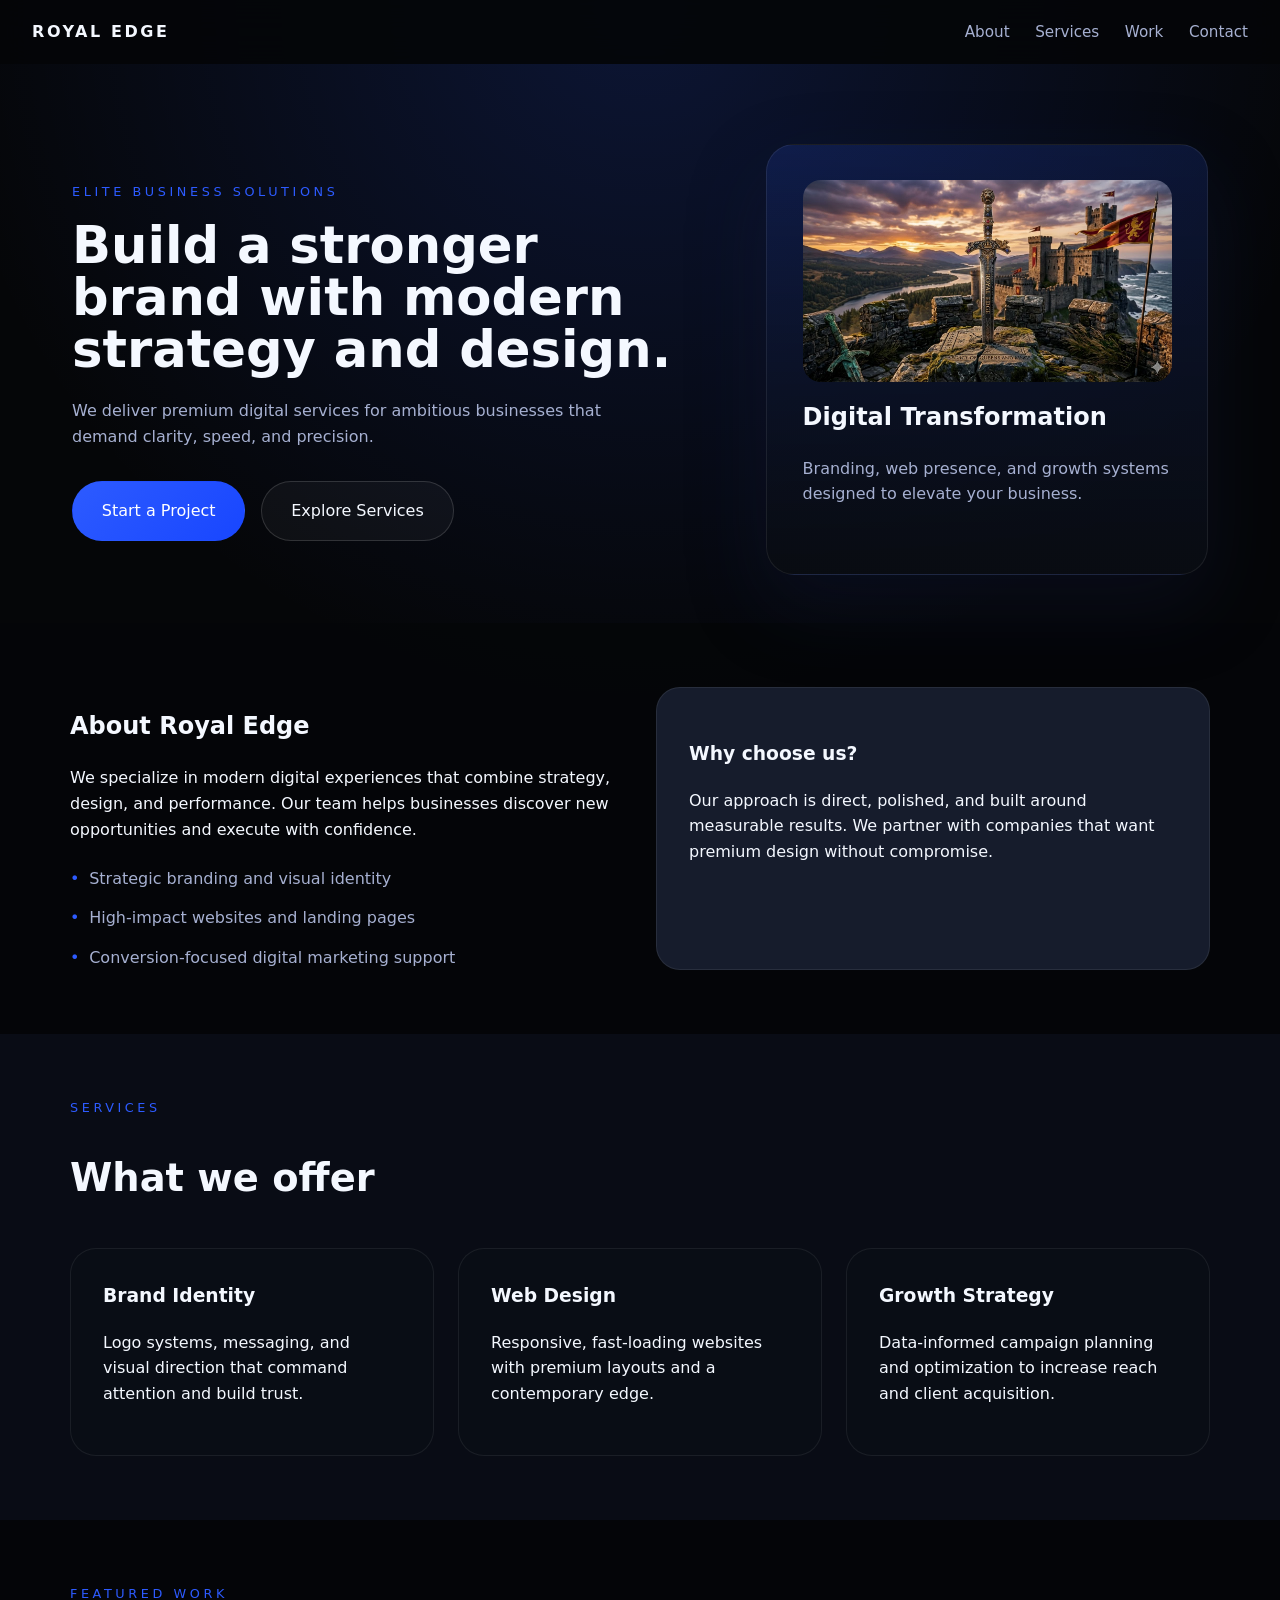
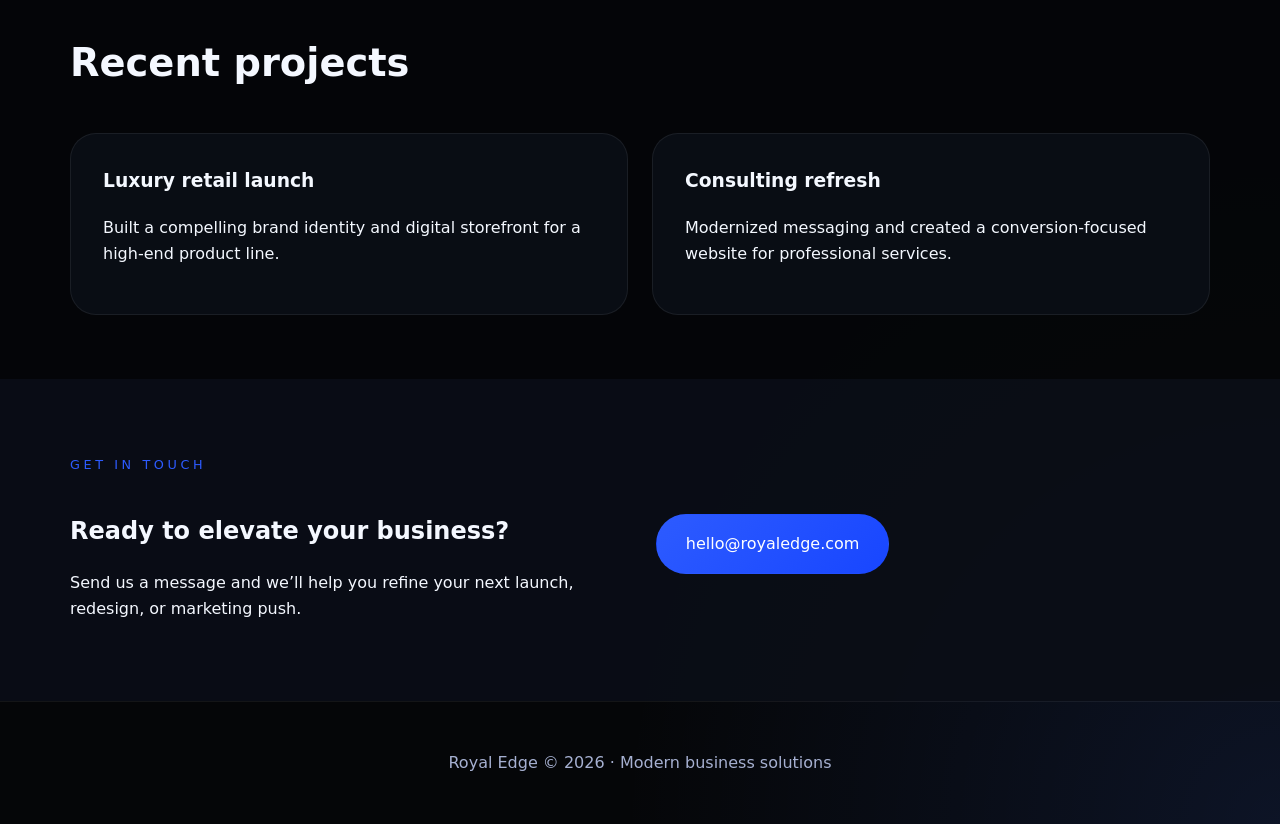
==== index.html @ 13c04197 "V2.0" ====
<!DOCTYPE html>
<html lang="en">
<head>
  <meta charset="UTF-8" />
  <meta name="viewport" content="width=device-width, initial-scale=1.0" />
  <title>Royal Edge Business</title>
  <link rel="stylesheet" href="styles.css" />
</head>
<body>
  <header class="site-header">
    <div class="logo">Royal Edge</div>
    <nav class="nav-links">
      <a href="#about">About</a>
      <a href="#services">Services</a>
      <a href="#work">Work</a>
      <a href="#contact">Contact</a>
    </nav>
  </header>

  <main>
    <section class="hero">
      <div class="hero-copy">
        <span class="eyebrow">Elite business solutions</span>
        <h1>Build a stronger brand with modern strategy and design.</h1>
        <p>We deliver premium digital services for ambitious businesses that demand clarity, speed, and precision.</p>
        <div class="hero-actions">
          <a class="btn btn-primary" href="#contact">Start a Project</a>
          <a class="btn btn-secondary" href="#services">Explore Services</a>
        </div>
      </div>
      <div class="hero-panel">
        <div class="panel-card">
          <img src="royal%20edge.jfif" alt="Royal Edge" class="panel-image" />
          <h2>Digital Transformation</h2>
          <p>Branding, web presence, and growth systems designed to elevate your business.</p>
        </div>
      </div>
    </section>

    <section id="about" class="section section-dark">
      <div class="container grid-two">
        <div>
          <h2>About Royal Edge</h2>
          <p>We specialize in modern digital experiences that combine strategy, design, and performance. Our team helps businesses discover new opportunities and execute with confidence.</p>
          <ul class="feature-list">
            <li>Strategic branding and visual identity</li>
            <li>High-impact websites and landing pages</li>
            <li>Conversion-focused digital marketing support</li>
          </ul>
        </div>
        <div class="feature-box">
          <h3>Why choose us?</h3>
          <p>Our approach is direct, polished, and built around measurable results. We partner with companies that want premium design without compromise.</p>
        </div>
      </div>
    </section>

    <section id="services" class="section section-light">
      <div class="container">
        <div class="section-header">
          <span class="eyebrow">Services</span>
          <h2>What we offer</h2>
        </div>
        <div class="card-grid">
          <article class="service-card">
            <h3>Brand Identity</h3>
            <p>Logo systems, messaging, and visual direction that command attention and build trust.</p>
          </article>
          <article class="service-card">
            <h3>Web Design</h3>
            <p>Responsive, fast-loading websites with premium layouts and a contemporary edge.</p>
          </article>
          <article class="service-card">
            <h3>Growth Strategy</h3>
            <p>Data-informed campaign planning and optimization to increase reach and client acquisition.</p>
          </article>
        </div>
      </div>
    </section>

    <section id="work" class="section section-dark">
      <div class="container">
        <div class="section-header">
          <span class="eyebrow">Featured work</span>
          <h2>Recent projects</h2>
        </div>
        <div class="project-grid">
          <div class="project-card">
            <h3>Luxury retail launch</h3>
            <p>Built a compelling brand identity and digital storefront for a high-end product line.</p>
          </div>
          <div class="project-card">
            <h3>Consulting refresh</h3>
            <p>Modernized messaging and created a conversion-focused website for professional services.</p>
          </div>
        </div>
      </div>
    </section>

    <section id="contact" class="section section-light contact-section">
      <div class="container grid-two align-center">
        <div>
          <span class="eyebrow">Get in touch</span>
          <h2>Ready to elevate your business?</h2>
          <p>Send us a message and we’ll help you refine your next launch, redesign, or marketing push.</p>
        </div>
        <a class="btn btn-primary contact-btn" href="mailto:hello@royaledge.com">hello@royaledge.com</a>
      </div>
    </section>
  </main>

  <footer class="site-footer">
    <p>Royal Edge © 2026 · Modern business solutions</p>
  </footer>
</body>
</html>
---- styles.css ----
:root {
  color-scheme: dark;
  font-family: Inter, system-ui, -apple-system, BlinkMacSystemFont, "Segoe UI", sans-serif;
  font-size: 16px;
  line-height: 1.6;
  color: #f0f5ff;
  background: #050608;
  --bg: #050608;
  --surface: #11161d;
  --surface-soft: #151b25;
  --text: #f4f8ff;
  --muted: #a6b0d1;
  --blue: #2d5bff;
  --blue-soft: #416cff;
  --border: rgba(255, 255, 255, 0.08);
}

* {
  box-sizing: border-box;
}

html, body {
  margin: 0;
  min-height: 100%;
  background: radial-gradient(circle at top, rgba(45, 91, 255, 0.18), transparent 28%),
              radial-gradient(circle at bottom right, rgba(70, 120, 255, 0.12), transparent 24%),
              var(--bg);
}

body {
  color: var(--text);
}

a {
  color: inherit;
  text-decoration: none;
}

img {
  max-width: 100%;
  display: block;
}

button, .btn {
  font: inherit;
}

.site-header {
  display: flex;
  align-items: center;
  justify-content: space-between;
  padding: 1.2rem 2rem;
  position: sticky;
  top: 0;
  z-index: 10;
  background: rgba(5, 6, 8, 0.92);
  backdrop-filter: blur(16px);
}

.logo {
  font-weight: 700;
  letter-spacing: 0.16em;
  text-transform: uppercase;
  font-size: 1rem;
}

.nav-links {
  display: flex;
  gap: 1.6rem;
  font-size: 0.95rem;
  color: var(--muted);
}

.nav-links a:hover {
  color: var(--blue);
}

.hero {
  display: grid;
  grid-template-columns: 1.5fr 1fr;
  gap: 2rem;
  align-items: center;
  padding: 5rem 2rem 3rem;
  max-width: 1200px;
  margin: 0 auto;
}

.hero-copy {
  max-width: 620px;
}

.eyebrow {
  display: inline-flex;
  text-transform: uppercase;
  letter-spacing: 0.28em;
  color: var(--blue);
  font-size: 0.8rem;
  margin-bottom: 1rem;
}

.hero h1 {
  font-size: clamp(2.8rem, 4vw, 4.4rem);
  line-height: 1.02;
  margin: 0 0 1.4rem;
}

.hero p {
  max-width: 34rem;
  color: var(--muted);
  margin-bottom: 2rem;
}

.hero-actions {
  display: flex;
  flex-wrap: wrap;
  gap: 1rem;
}

.btn {
  display: inline-flex;
  align-items: center;
  justify-content: center;
  padding: 1rem 1.8rem;
  border-radius: 999px;
  border: 1px solid transparent;
  transition: transform 180ms ease, background-color 180ms ease, border-color 180ms ease;
}

.btn:hover {
  transform: translateY(-1px);
}

.btn-primary {
  background: linear-gradient(135deg, var(--blue), #1846ff);
  color: #fff;
}

.btn-secondary {
  border-color: rgba(255, 255, 255, 0.14);
  color: var(--text);
  background: rgba(255, 255, 255, 0.04);
}

.hero-panel {
  position: relative;
}

.panel-card {
  background: linear-gradient(180deg, rgba(44, 91, 255, 0.16), rgba(9, 12, 18, 0.98));
  border: 1px solid rgba(255, 255, 255, 0.08);
  padding: 2.2rem;
  border-radius: 28px;
  min-height: 260px;
  box-shadow: 0 30px 80px rgba(20, 32, 80, 0.25);
}

.panel-card h2 {
  margin-top: 0;
  font-size: 1.5rem;
}

.panel-card .panel-image {
  width: 100%;
  height: auto;
  display: block;
  border-radius: 18px;
  margin-bottom: 1rem;
  object-fit: cover;
}

.section {
  padding: 4rem 2rem;
}

.section-dark {
  background: rgba(5, 6, 8, 0.92);
}

.section-light {
  background: rgba(10, 14, 22, 0.92);
}

.container {
  max-width: 1140px;
  margin: 0 auto;
}

.grid-two {
  display: grid;
  grid-template-columns: repeat(2, minmax(0, 1fr));
  gap: 2rem;
}

.align-center {
  align-items: center;
}

.feature-list {
  list-style: none;
  padding: 0;
  margin: 1.5rem 0 0;
  display: grid;
  gap: 0.85rem;
  color: var(--muted);
}

.feature-list li::before {
  content: "•";
  color: var(--blue);
  display: inline-block;
  width: 1.2rem;
}

.feature-box {
  padding: 2rem;
  border-radius: 24px;
  background: rgba(27, 34, 51, 0.85);
  border: 1px solid rgba(255, 255, 255, 0.08);
}

.section-header {
  display: flex;
  flex-direction: column;
  gap: 0.75rem;
  margin-bottom: 2.5rem;
}

.section-header h2 {
  margin: 0;
  font-size: clamp(2rem, 3vw, 2.8rem);
}

.card-grid, .project-grid {
  display: grid;
  gap: 1.5rem;
}

.card-grid {
  grid-template-columns: repeat(3, minmax(0, 1fr));
}

.service-card, .project-card {
  background: rgba(10, 14, 22, 0.95);
  border: 1px solid rgba(255, 255, 255, 0.07);
  border-radius: 26px;
  padding: 2rem;
  transition: transform 180ms ease, border-color 180ms ease;
}

.service-card:hover, .project-card:hover {
  transform: translateY(-4px);
  border-color: rgba(45, 91, 255, 0.4);
}

.service-card h3,
.project-card h3 {
  margin-top: 0;
}

.project-grid {
  grid-template-columns: repeat(2, minmax(0, 1fr));
}

.contact-section {
  padding-top: 4.5rem;
}

.contact-btn {
  justify-self: start;
}

.site-footer {
  padding: 2rem;
  text-align: center;
  color: var(--muted);
  border-top: 1px solid rgba(255, 255, 255, 0.06);
}

@media (max-width: 900px) {
  .hero {
    grid-template-columns: 1fr;
  }

  .grid-two {
    grid-template-columns: 1fr;
  }

  .card-grid, .project-grid {
    grid-template-columns: 1fr;
  }
}

@media (max-width: 640px) {
  .site-header {
    flex-direction: column;
    gap: 1rem;
  }

  .nav-links {
    flex-wrap: wrap;
    justify-content: center;
  }

  .hero {
    padding-top: 3rem;
  }
}
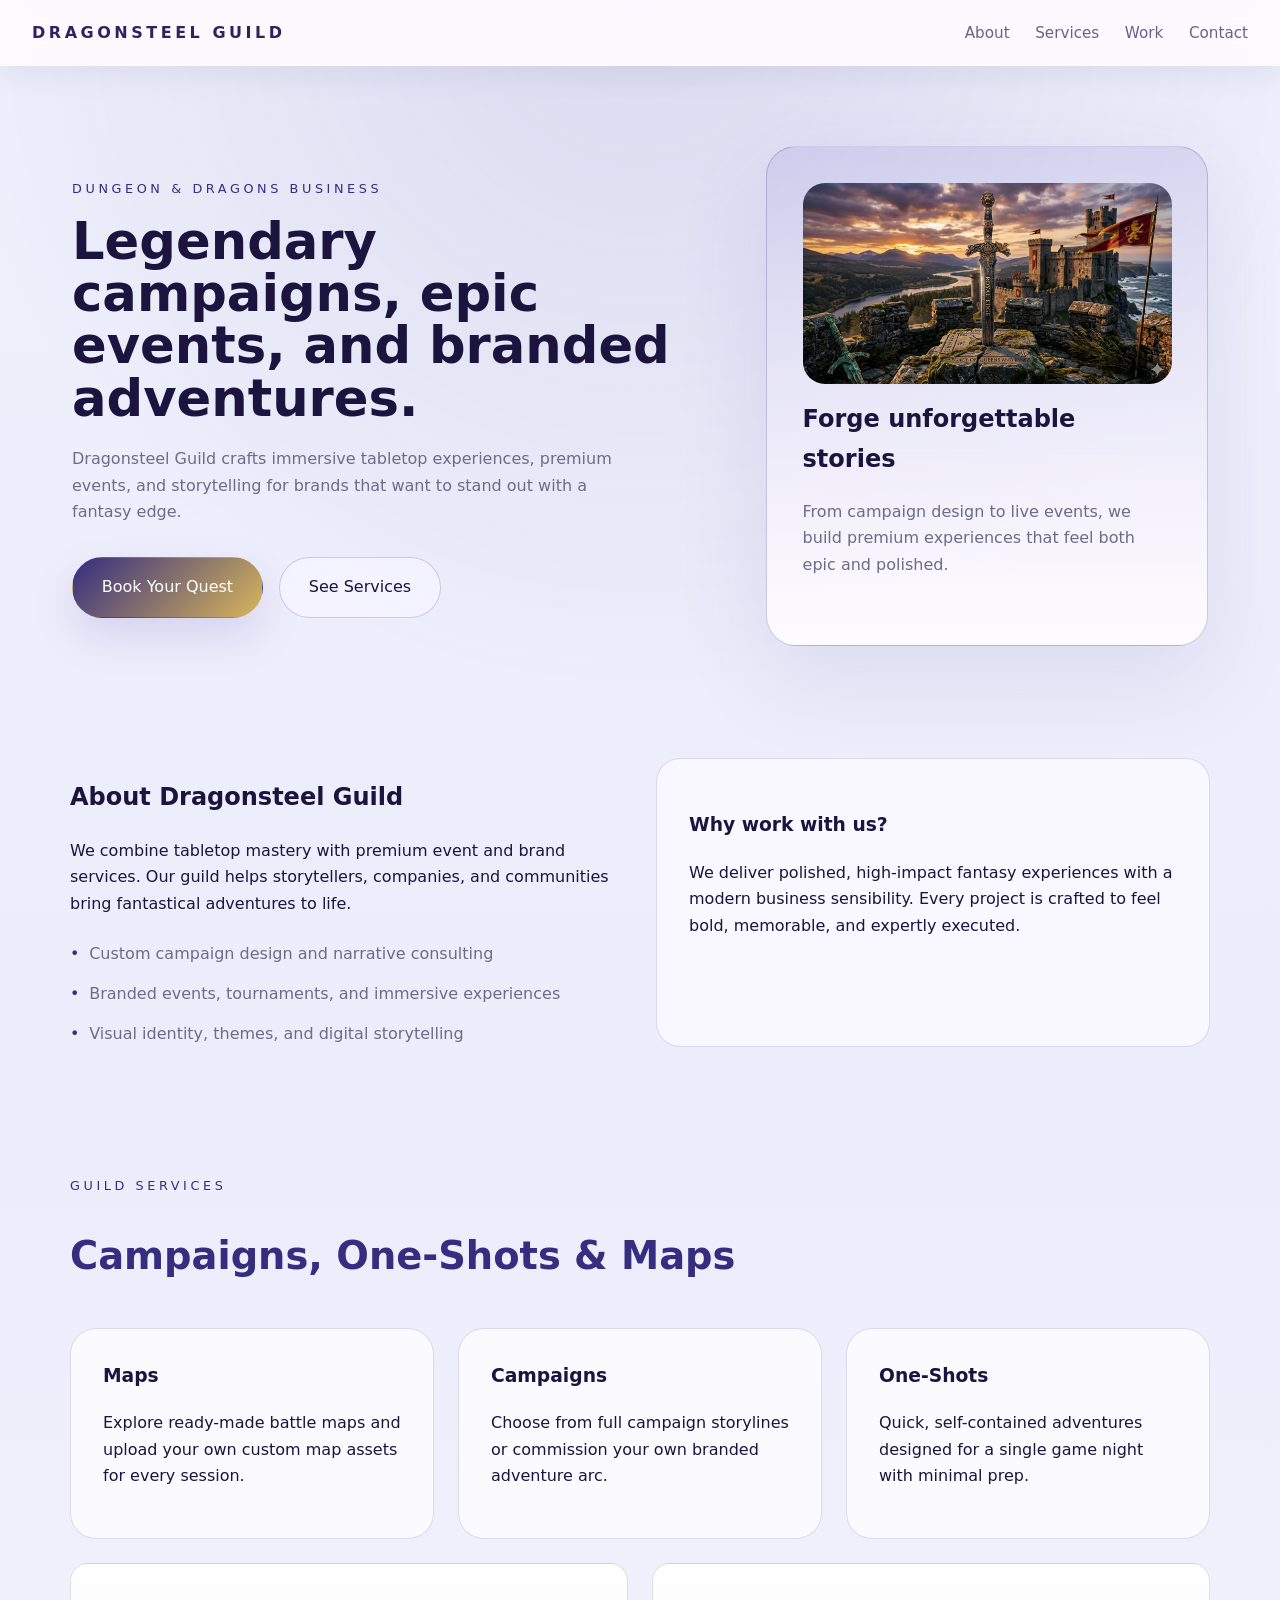
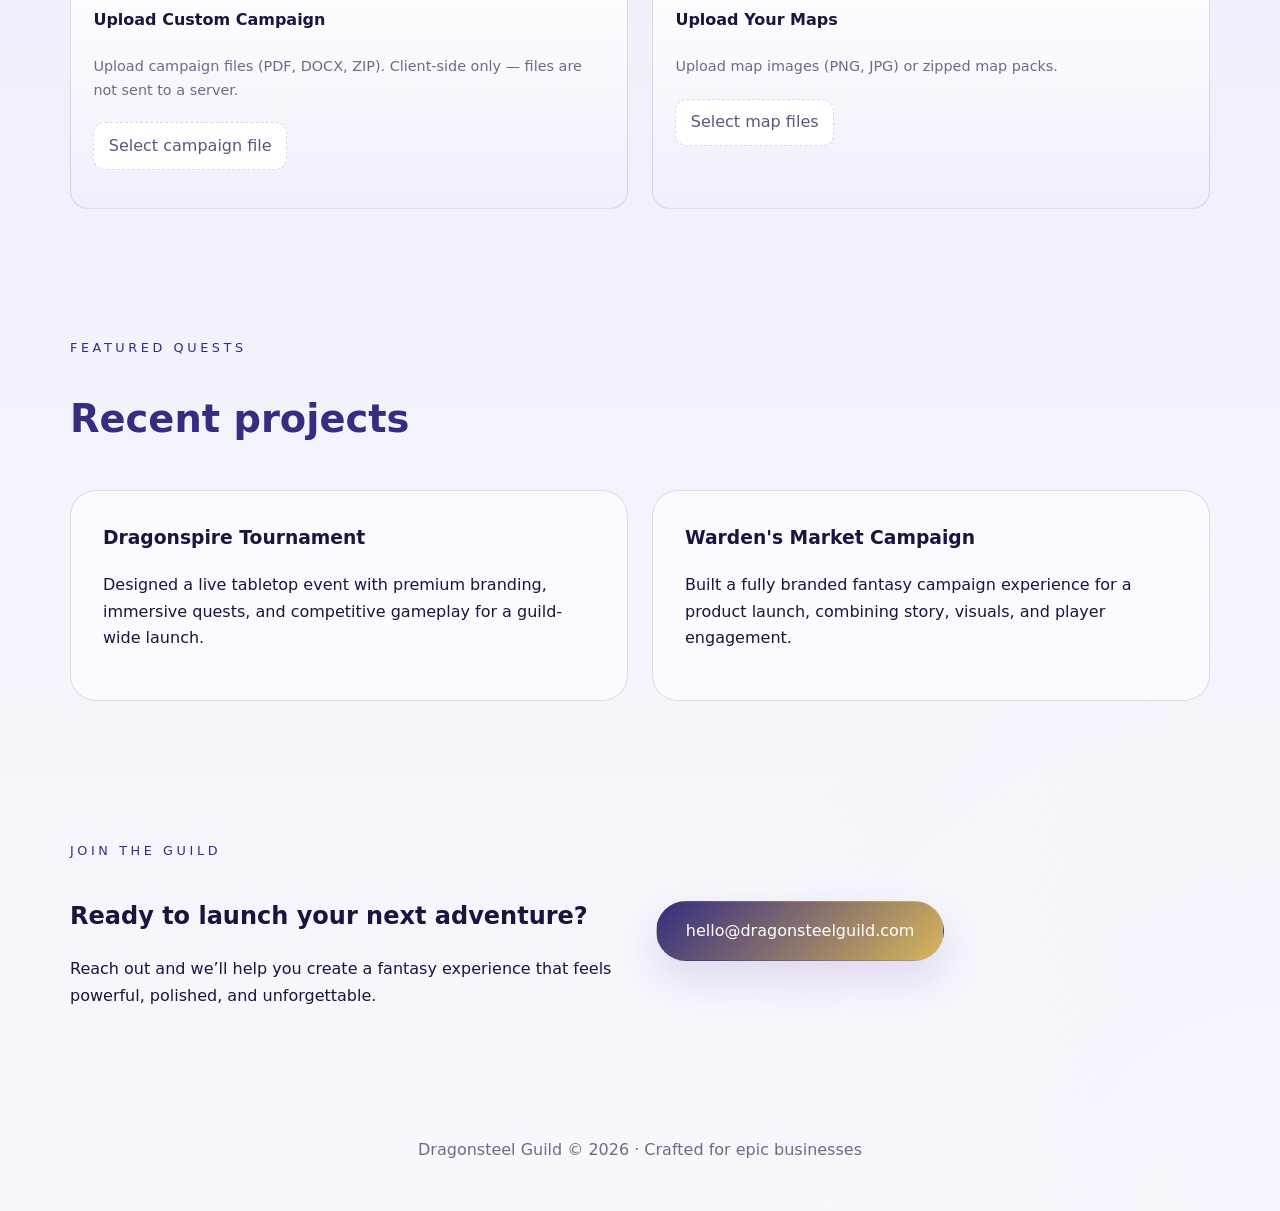
==== commit e5630708: "Update branding and content for Dragonsteel Guild theme" ====
--- a/index.html
+++ b/index.html
@@ -3,12 +3,12 @@
 <head>
   <meta charset="UTF-8" />
   <meta name="viewport" content="width=device-width, initial-scale=1.0" />
-  <title>Royal Edge Business</title>
+  <title>Dragonsteel Guild</title>
   <link rel="stylesheet" href="styles.css" />
 </head>
 <body>
   <header class="site-header">
-    <div class="logo">Royal Edge</div>
+    <div class="logo">Dragonsteel Guild</div>
     <nav class="nav-links">
       <a href="#about">About</a>
       <a href="#services">Services</a>
@@ -20,19 +20,19 @@
   <main>
     <section class="hero">
       <div class="hero-copy">
-        <span class="eyebrow">Elite business solutions</span>
-        <h1>Build a stronger brand with modern strategy and design.</h1>
-        <p>We deliver premium digital services for ambitious businesses that demand clarity, speed, and precision.</p>
+        <span class="eyebrow">Dungeon & Dragons business</span>
+        <h1>Legendary campaigns, epic events, and branded adventures.</h1>
+        <p>Dragonsteel Guild crafts immersive tabletop experiences, premium events, and storytelling for brands that want to stand out with a fantasy edge.</p>
         <div class="hero-actions">
-          <a class="btn btn-primary" href="#contact">Start a Project</a>
-          <a class="btn btn-secondary" href="#services">Explore Services</a>
+          <a class="btn btn-primary" href="#contact">Book Your Quest</a>
+          <a class="btn btn-secondary" href="#services">See Services</a>
         </div>
       </div>
       <div class="hero-panel">
         <div class="panel-card">
-          <img src="royal%20edge.jfif" alt="Royal Edge" class="panel-image" />
-          <h2>Digital Transformation</h2>
-          <p>Branding, web presence, and growth systems designed to elevate your business.</p>
+          <img src="royal%20edge.jfif" alt="Dragonsteel Guild" class="panel-image" />
+          <h2>Forge unforgettable stories</h2>
+          <p>From campaign design to live events, we build premium experiences that feel both epic and polished.</p>
         </div>
       </div>
     </section>
@@ -40,17 +40,17 @@
     <section id="about" class="section section-dark">
       <div class="container grid-two">
         <div>
-          <h2>About Royal Edge</h2>
-          <p>We specialize in modern digital experiences that combine strategy, design, and performance. Our team helps businesses discover new opportunities and execute with confidence.</p>
+          <h2>About Dragonsteel Guild</h2>
+          <p>We combine tabletop mastery with premium event and brand services. Our guild helps storytellers, companies, and communities bring fantastical adventures to life.</p>
           <ul class="feature-list">
-            <li>Strategic branding and visual identity</li>
-            <li>High-impact websites and landing pages</li>
-            <li>Conversion-focused digital marketing support</li>
+            <li>Custom campaign design and narrative consulting</li>
+            <li>Branded events, tournaments, and immersive experiences</li>
+            <li>Visual identity, themes, and digital storytelling</li>
           </ul>
         </div>
         <div class="feature-box">
-          <h3>Why choose us?</h3>
-          <p>Our approach is direct, polished, and built around measurable results. We partner with companies that want premium design without compromise.</p>
+          <h3>Why work with us?</h3>
+          <p>We deliver polished, high-impact fantasy experiences with a modern business sensibility. Every project is crafted to feel bold, memorable, and expertly executed.</p>
         </div>
       </div>
     </section>
@@ -58,22 +58,45 @@
     <section id="services" class="section section-light">
       <div class="container">
         <div class="section-header">
-          <span class="eyebrow">Services</span>
-          <h2>What we offer</h2>
+          <span class="eyebrow">Guild services</span>
+          <h2>Campaigns, One-Shots & Maps</h2>
         </div>
+
         <div class="card-grid">
           <article class="service-card">
-            <h3>Brand Identity</h3>
-            <p>Logo systems, messaging, and visual direction that command attention and build trust.</p>
+            <h3>Maps</h3>
+            <p>Explore ready-made battle maps and upload your own custom map assets for every session.</p>
           </article>
           <article class="service-card">
-            <h3>Web Design</h3>
-            <p>Responsive, fast-loading websites with premium layouts and a contemporary edge.</p>
+            <h3>Campaigns</h3>
+            <p>Choose from full campaign storylines or commission your own branded adventure arc.</p>
           </article>
           <article class="service-card">
-            <h3>Growth Strategy</h3>
-            <p>Data-informed campaign planning and optimization to increase reach and client acquisition.</p>
+            <h3>One-Shots</h3>
+            <p>Quick, self-contained adventures designed for a single game night with minimal prep.</p>
           </article>
+        </div>
+
+        <div class="upload-row">
+          <div class="upload-card">
+            <h4>Upload Custom Campaign</h4>
+            <p class="hint">Upload campaign files (PDF, DOCX, ZIP). Client-side only — files are not sent to a server.</p>
+            <label class="file-input">
+              <input id="campaignUpload" type="file" accept=".pdf,.doc,.docx,.zip" />
+              <span>Select campaign file</span>
+            </label>
+            <ul id="campaignList" class="uploads-list"></ul>
+          </div>
+
+          <div class="upload-card">
+            <h4>Upload Your Maps</h4>
+            <p class="hint">Upload map images (PNG, JPG) or zipped map packs.</p>
+            <label class="file-input">
+              <input id="mapUpload" type="file" accept="image/*,.zip" multiple />
+              <span>Select map files</span>
+            </label>
+            <div id="mapGallery" class="map-gallery"></div>
+          </div>
         </div>
       </div>
     </section>
@@ -81,17 +104,17 @@
     <section id="work" class="section section-dark">
       <div class="container">
         <div class="section-header">
-          <span class="eyebrow">Featured work</span>
+          <span class="eyebrow">Featured quests</span>
           <h2>Recent projects</h2>
         </div>
         <div class="project-grid">
           <div class="project-card">
-            <h3>Luxury retail launch</h3>
-            <p>Built a compelling brand identity and digital storefront for a high-end product line.</p>
+            <h3>Dragonspire Tournament</h3>
+            <p>Designed a live tabletop event with premium branding, immersive quests, and competitive gameplay for a guild-wide launch.</p>
           </div>
           <div class="project-card">
-            <h3>Consulting refresh</h3>
-            <p>Modernized messaging and created a conversion-focused website for professional services.</p>
+            <h3>Warden's Market Campaign</h3>
+            <p>Built a fully branded fantasy campaign experience for a product launch, combining story, visuals, and player engagement.</p>
           </div>
         </div>
       </div>
@@ -100,17 +123,62 @@
     <section id="contact" class="section section-light contact-section">
       <div class="container grid-two align-center">
         <div>
-          <span class="eyebrow">Get in touch</span>
-          <h2>Ready to elevate your business?</h2>
-          <p>Send us a message and we’ll help you refine your next launch, redesign, or marketing push.</p>
+          <span class="eyebrow">Join the guild</span>
+          <h2>Ready to launch your next adventure?</h2>
+          <p>Reach out and we’ll help you create a fantasy experience that feels powerful, polished, and unforgettable.</p>
         </div>
-        <a class="btn btn-primary contact-btn" href="mailto:hello@royaledge.com">hello@royaledge.com</a>
+        <a class="btn btn-primary contact-btn" href="mailto:hello@dragonsteelguild.com">hello@dragonsteelguild.com</a>
       </div>
     </section>
   </main>
 
   <footer class="site-footer">
-    <p>Royal Edge © 2026 · Modern business solutions</p>
+    <p>Dragonsteel Guild © 2026 · Crafted for epic businesses</p>
   </footer>
+  <script>
+    // Client-side preview for uploaded campaigns and maps (no backend)
+    const campaignInput = document.getElementById('campaignUpload');
+    const campaignList = document.getElementById('campaignList');
+    const mapInput = document.getElementById('mapUpload');
+    const mapGallery = document.getElementById('mapGallery');
+
+    if (campaignInput) campaignInput.addEventListener('change', (e) => {
+      campaignList.innerHTML = '';
+      Array.from(e.target.files).forEach(f => {
+        const li = document.createElement('li');
+        li.textContent = f.name + ' (' + Math.round(f.size/1024) + ' KB)';
+        campaignList.appendChild(li);
+      });
+    });
+
+    if (mapInput) mapInput.addEventListener('change', (e) => {
+      mapGallery.innerHTML = '';
+      Array.from(e.target.files).forEach(f => {
+        const ext = f.name.split('.').pop().toLowerCase();
+        if (['png','jpg','jpeg','webp','gif'].includes(ext)) {
+          const img = document.createElement('img');
+          img.src = URL.createObjectURL(f);
+          img.alt = f.name;
+          img.style.width = '100%';
+          img.style.borderRadius = '8px';
+          const wrap = document.createElement('div');
+          wrap.className = 'map-card';
+          const caption = document.createElement('div');
+          caption.textContent = f.name;
+          caption.style.fontSize = '0.85rem';
+          caption.style.color = 'var(--muted)';
+          caption.style.marginTop = '0.5rem';
+          wrap.appendChild(img);
+          wrap.appendChild(caption);
+          mapGallery.appendChild(wrap);
+        } else {
+          const wrap = document.createElement('div');
+          wrap.className = 'map-card';
+          wrap.textContent = f.name + ' (' + Math.round(f.size/1024) + ' KB)';
+          mapGallery.appendChild(wrap);
+        }
+      });
+    });
+  </script>
 </body>
 </html>
--- a/styles.css
+++ b/styles.css
@@ -1,18 +1,20 @@
 :root {
-  color-scheme: dark;
+  color-scheme: light;
   font-family: Inter, system-ui, -apple-system, BlinkMacSystemFont, "Segoe UI", sans-serif;
   font-size: 16px;
-  line-height: 1.6;
-  color: #f0f5ff;
-  background: #050608;
-  --bg: #050608;
-  --surface: #11161d;
-  --surface-soft: #151b25;
-  --text: #f4f8ff;
-  --muted: #a6b0d1;
-  --blue: #2d5bff;
-  --blue-soft: #416cff;
-  --border: rgba(255, 255, 255, 0.08);
+  line-height: 1.65;
+  color: #1a143e;
+  background: #eef0fb;
+  --bg: #eef0fb;
+  --surface: #f3f4fd;
+  --surface-soft: #e9ebf9;
+  --text: #1a143e;
+  --muted: #6c6b88;
+  --sapphire: #342d80;
+  --sapphire-soft: #7b73d2;
+  --silver: #ced3e4;
+  --gold: #d9b65a;
+  --border: rgba(84, 72, 160, 0.18);
 }
 
 * {
@@ -22,9 +24,9 @@
 html, body {
   margin: 0;
   min-height: 100%;
-  background: radial-gradient(circle at top, rgba(45, 91, 255, 0.18), transparent 28%),
-              radial-gradient(circle at bottom right, rgba(70, 120, 255, 0.12), transparent 24%),
-              var(--bg);
+  background: radial-gradient(circle at top, rgba(77, 64, 154, 0.12), transparent 24%),
+              radial-gradient(circle at bottom right, rgba(242, 236, 255, 0.28), transparent 20%),
+              linear-gradient(180deg, #eef0fb 0%, #ecedfb 40%, #f8f8fc 100%);
 }
 
 body {
@@ -49,30 +51,55 @@
   display: flex;
   align-items: center;
   justify-content: space-between;
-  padding: 1.2rem 2rem;
+  padding: 1.25rem 2rem;
   position: sticky;
   top: 0;
   z-index: 10;
-  background: rgba(5, 6, 8, 0.92);
-  backdrop-filter: blur(16px);
+  background: rgba(255, 250, 255, 0.95);
+  border-bottom: none;
+  backdrop-filter: blur(14px);
+  box-shadow: 0 8px 30px rgba(72, 44, 129, 0.08);
 }
 
 .logo {
-  font-weight: 700;
-  letter-spacing: 0.16em;
+  font-weight: 800;
+  letter-spacing: 0.22em;
   text-transform: uppercase;
   font-size: 1rem;
+  color: #34205e;
 }
 
 .nav-links {
   display: flex;
   gap: 1.6rem;
   font-size: 0.95rem;
-  color: var(--muted);
+  color: #6e5f88;
+}
+
+.nav-links a {
+  position: relative;
+}
+
+.nav-links a::after {
+  content: "";
+  position: absolute;
+  left: 0;
+  right: 0;
+  bottom: -0.2rem;
+  height: 2px;
+  background: transparent;
+  transition: background-color 180ms ease, transform 180ms ease;
+  transform: scaleX(0);
+  transform-origin: left;
 }
 
 .nav-links a:hover {
-  color: var(--blue);
+  color: var(--sapphire);
+}
+
+.nav-links a:hover::after {
+  background-color: var(--gold);
+  transform: scaleX(1);
 }
 
 .hero {
@@ -93,7 +120,7 @@
   display: inline-flex;
   text-transform: uppercase;
   letter-spacing: 0.28em;
-  color: var(--blue);
+  color: var(--sapphire);
   font-size: 0.8rem;
   margin-bottom: 1rem;
 }
@@ -123,22 +150,24 @@
   padding: 1rem 1.8rem;
   border-radius: 999px;
   border: 1px solid transparent;
-  transition: transform 180ms ease, background-color 180ms ease, border-color 180ms ease;
+  transition: transform 180ms ease, background-color 180ms ease, border-color 180ms ease, box-shadow 180ms ease;
 }
 
 .btn:hover {
   transform: translateY(-1px);
+  box-shadow: 0 18px 30px rgba(76, 66, 212, 0.14);
 }
 
 .btn-primary {
-  background: linear-gradient(135deg, var(--blue), #1846ff);
+  background: linear-gradient(135deg, var(--sapphire), var(--gold));
   color: #fff;
+  box-shadow: 0 18px 40px rgba(115, 85, 190, 0.18);
 }
 
 .btn-secondary {
-  border-color: rgba(255, 255, 255, 0.14);
+  border-color: rgba(84, 72, 160, 0.24);
   color: var(--text);
-  background: rgba(255, 255, 255, 0.04);
+  background: rgba(245, 244, 255, 0.86);
 }
 
 .hero-panel {
@@ -146,12 +175,12 @@
 }
 
 .panel-card {
-  background: linear-gradient(180deg, rgba(44, 91, 255, 0.16), rgba(9, 12, 18, 0.98));
-  border: 1px solid rgba(255, 255, 255, 0.08);
+  background: linear-gradient(180deg, rgba(101, 87, 195, 0.14), rgba(255, 252, 255, 0.96));
+  border: 1px solid rgba(84, 72, 160, 0.28);
   padding: 2.2rem;
-  border-radius: 28px;
-  min-height: 260px;
-  box-shadow: 0 30px 80px rgba(20, 32, 80, 0.25);
+  border-radius: 30px;
+  min-height: 280px;
+  box-shadow: 0 32px 90px rgba(84, 72, 160, 0.12);
 }
 
 .panel-card h2 {
@@ -163,21 +192,21 @@
   width: 100%;
   height: auto;
   display: block;
-  border-radius: 18px;
+  border-radius: 22px;
   margin-bottom: 1rem;
   object-fit: cover;
 }
 
 .section {
   padding: 4rem 2rem;
-}
-
-.section-dark {
-  background: rgba(5, 6, 8, 0.92);
-}
-
+  /* Sections use the page background now to avoid horizontal banding */
+  background: transparent;
+}
+
+/* Keep these classes for legacy usage, but make them subtle and not full-width */
+.section-dark,
 .section-light {
-  background: rgba(10, 14, 22, 0.92);
+  background: transparent;
 }
 
 .container {
@@ -206,7 +235,7 @@
 
 .feature-list li::before {
   content: "•";
-  color: var(--blue);
+  color: var(--sapphire);
   display: inline-block;
   width: 1.2rem;
 }
@@ -214,8 +243,8 @@
 .feature-box {
   padding: 2rem;
   border-radius: 24px;
-  background: rgba(27, 34, 51, 0.85);
-  border: 1px solid rgba(255, 255, 255, 0.08);
+  background: rgba(250, 248, 255, 0.92);
+  border: 1px solid rgba(84, 72, 160, 0.18);
 }
 
 .section-header {
@@ -228,6 +257,20 @@
 .section-header h2 {
   margin: 0;
   font-size: clamp(2rem, 3vw, 2.8rem);
+  color: var(--sapphire);
+  position: relative;
+}
+
+.section-header h2::after {
+  content: "";
+  position: absolute;
+  left: -0.2rem;
+  right: -0.2rem;
+  bottom: -0.4rem;
+  height: 0.4rem;
+  background: rgba(217, 182, 90, 0.20);
+  border-radius: 999px;
+  z-index: -1;
 }
 
 .card-grid, .project-grid {
@@ -239,17 +282,88 @@
   grid-template-columns: repeat(3, minmax(0, 1fr));
 }
 
+.upload-row {
+  display: grid;
+  grid-template-columns: 1fr 1fr;
+  gap: 1.5rem;
+  margin-top: 1.5rem;
+}
+
+.upload-card {
+  background: linear-gradient(180deg, rgba(255,255,255,0.95), rgba(239, 238, 251, 0.95));
+  border: 1px solid var(--border);
+  padding: 1.4rem;
+  border-radius: 18px;
+}
+
+.file-input {
+  display: inline-flex;
+  align-items: center;
+  gap: 0.75rem;
+  margin-top: 0.75rem;
+  background: rgba(255,255,255,0.95);
+  padding: 0.6rem 0.9rem;
+  border-radius: 12px;
+  cursor: pointer;
+  color: #5f547f;
+  border: 1px dashed rgba(84, 72, 160, 0.22);
+}
+
+.file-input input[type="file"] {
+  display: none;
+}
+
+.uploads-list {
+  margin-top: 0.75rem;
+  list-style: none;
+  padding: 0;
+  color: var(--muted);
+}
+
+.uploads-list li {
+  padding: 0.45rem 0.6rem;
+  border-radius: 8px;
+  background: rgba(244, 244, 255, 0.95);
+  margin-bottom: 0.5rem;
+  font-size: 0.95rem;
+}
+
+.map-gallery {
+  margin-top: 0.75rem;
+  display: grid;
+  grid-template-columns: repeat(auto-fill, minmax(120px, 1fr));
+  gap: 0.6rem;
+}
+
+.map-card {
+  background: rgba(247, 246, 255, 0.96);
+  border: 1px solid rgba(84, 72, 160, 0.18);
+  padding: 1rem;
+  border-radius: 12px;
+}
+
+.map-grid .map-card {
+  padding: 1.4rem;
+}
+
+.hint {
+  font-size: 0.9rem;
+  color: var(--muted);
+  margin-bottom: 0.5rem;
+}
+
 .service-card, .project-card {
-  background: rgba(10, 14, 22, 0.95);
-  border: 1px solid rgba(255, 255, 255, 0.07);
+  background: rgba(251, 250, 255, 0.95);
+  border: 1px solid rgba(84, 72, 160, 0.18);
   border-radius: 26px;
   padding: 2rem;
-  transition: transform 180ms ease, border-color 180ms ease;
+  transition: transform 180ms ease, border-color 180ms ease, box-shadow 180ms ease;
 }
 
 .service-card:hover, .project-card:hover {
   transform: translateY(-4px);
-  border-color: rgba(45, 91, 255, 0.4);
+  border-color: rgba(84, 72, 160, 0.42);
+  box-shadow: 0 24px 55px rgba(84, 72, 160, 0.16), 0 0 25px rgba(79, 63, 184, 0.15);
 }
 
 .service-card h3,
@@ -273,7 +387,7 @@
   padding: 2rem;
   text-align: center;
   color: var(--muted);
-  border-top: 1px solid rgba(255, 255, 255, 0.06);
+  border-top: none;
 }
 
 @media (max-width: 900px) {
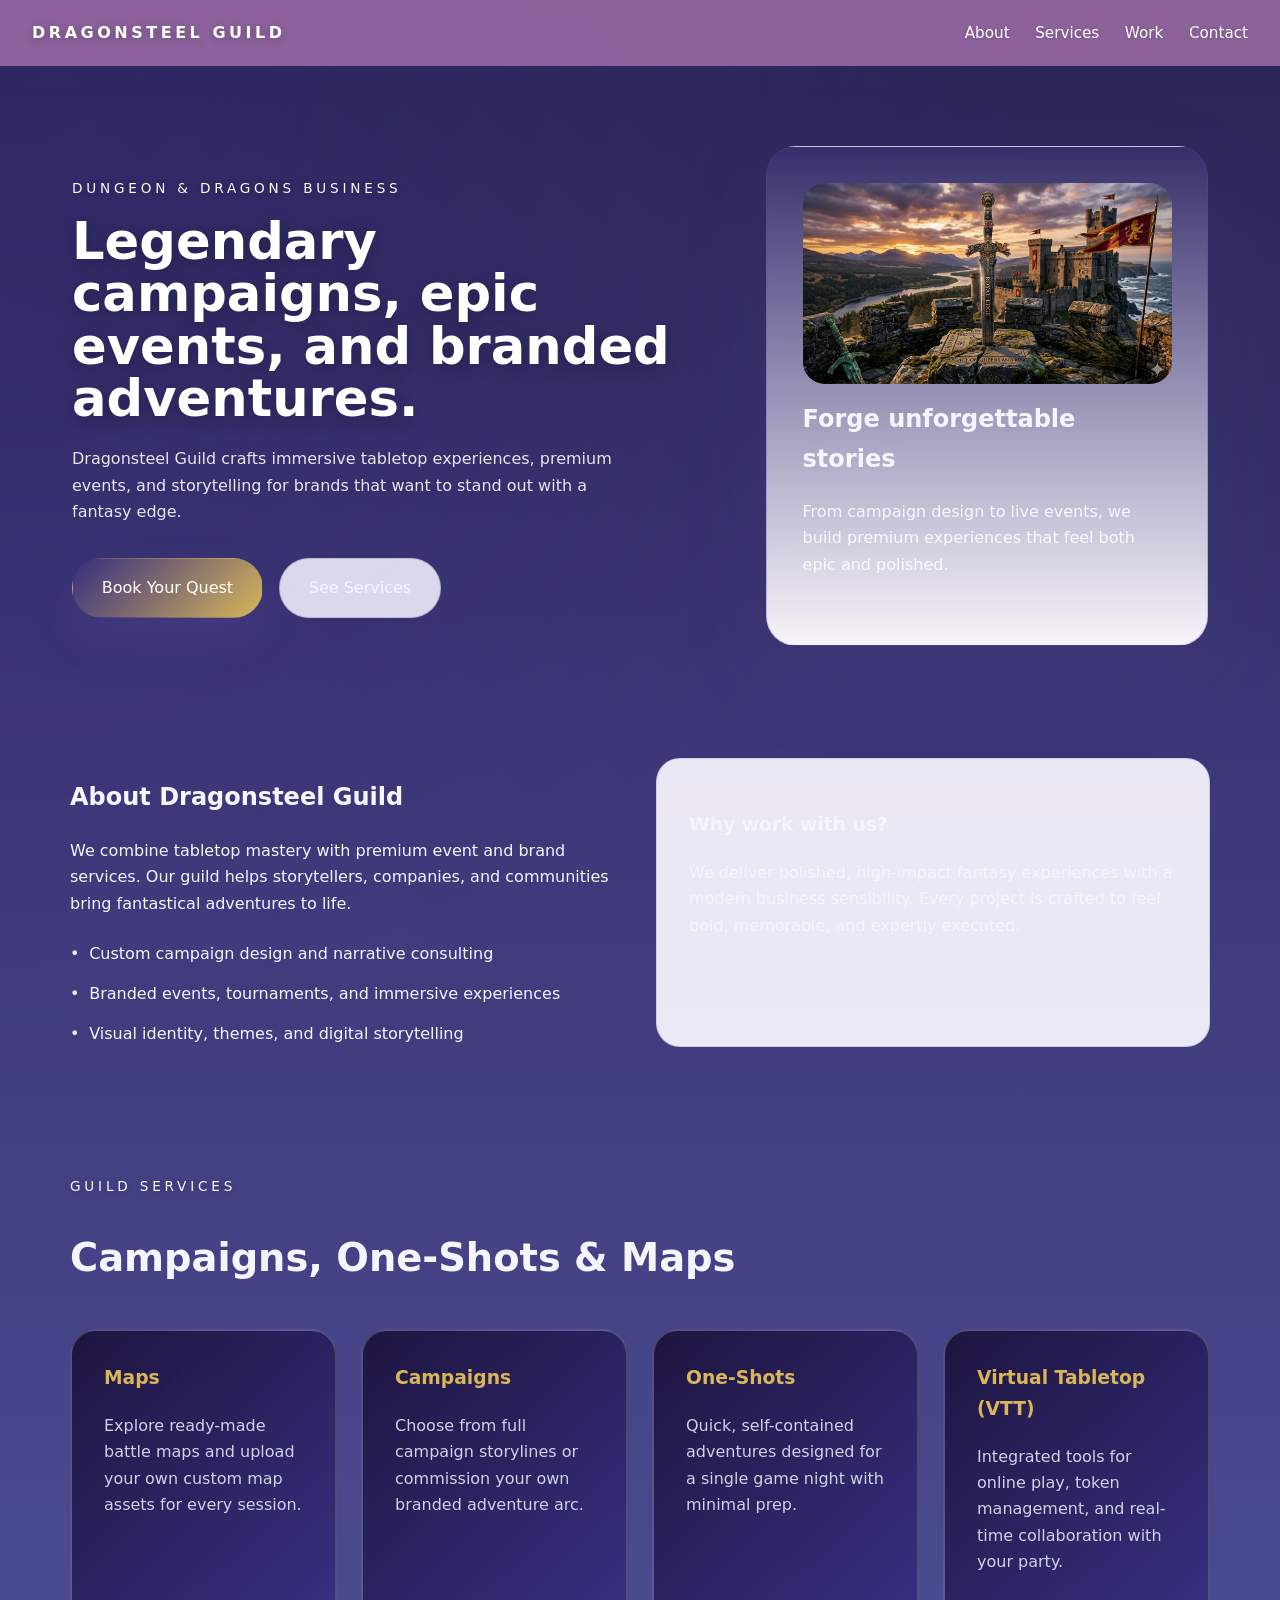
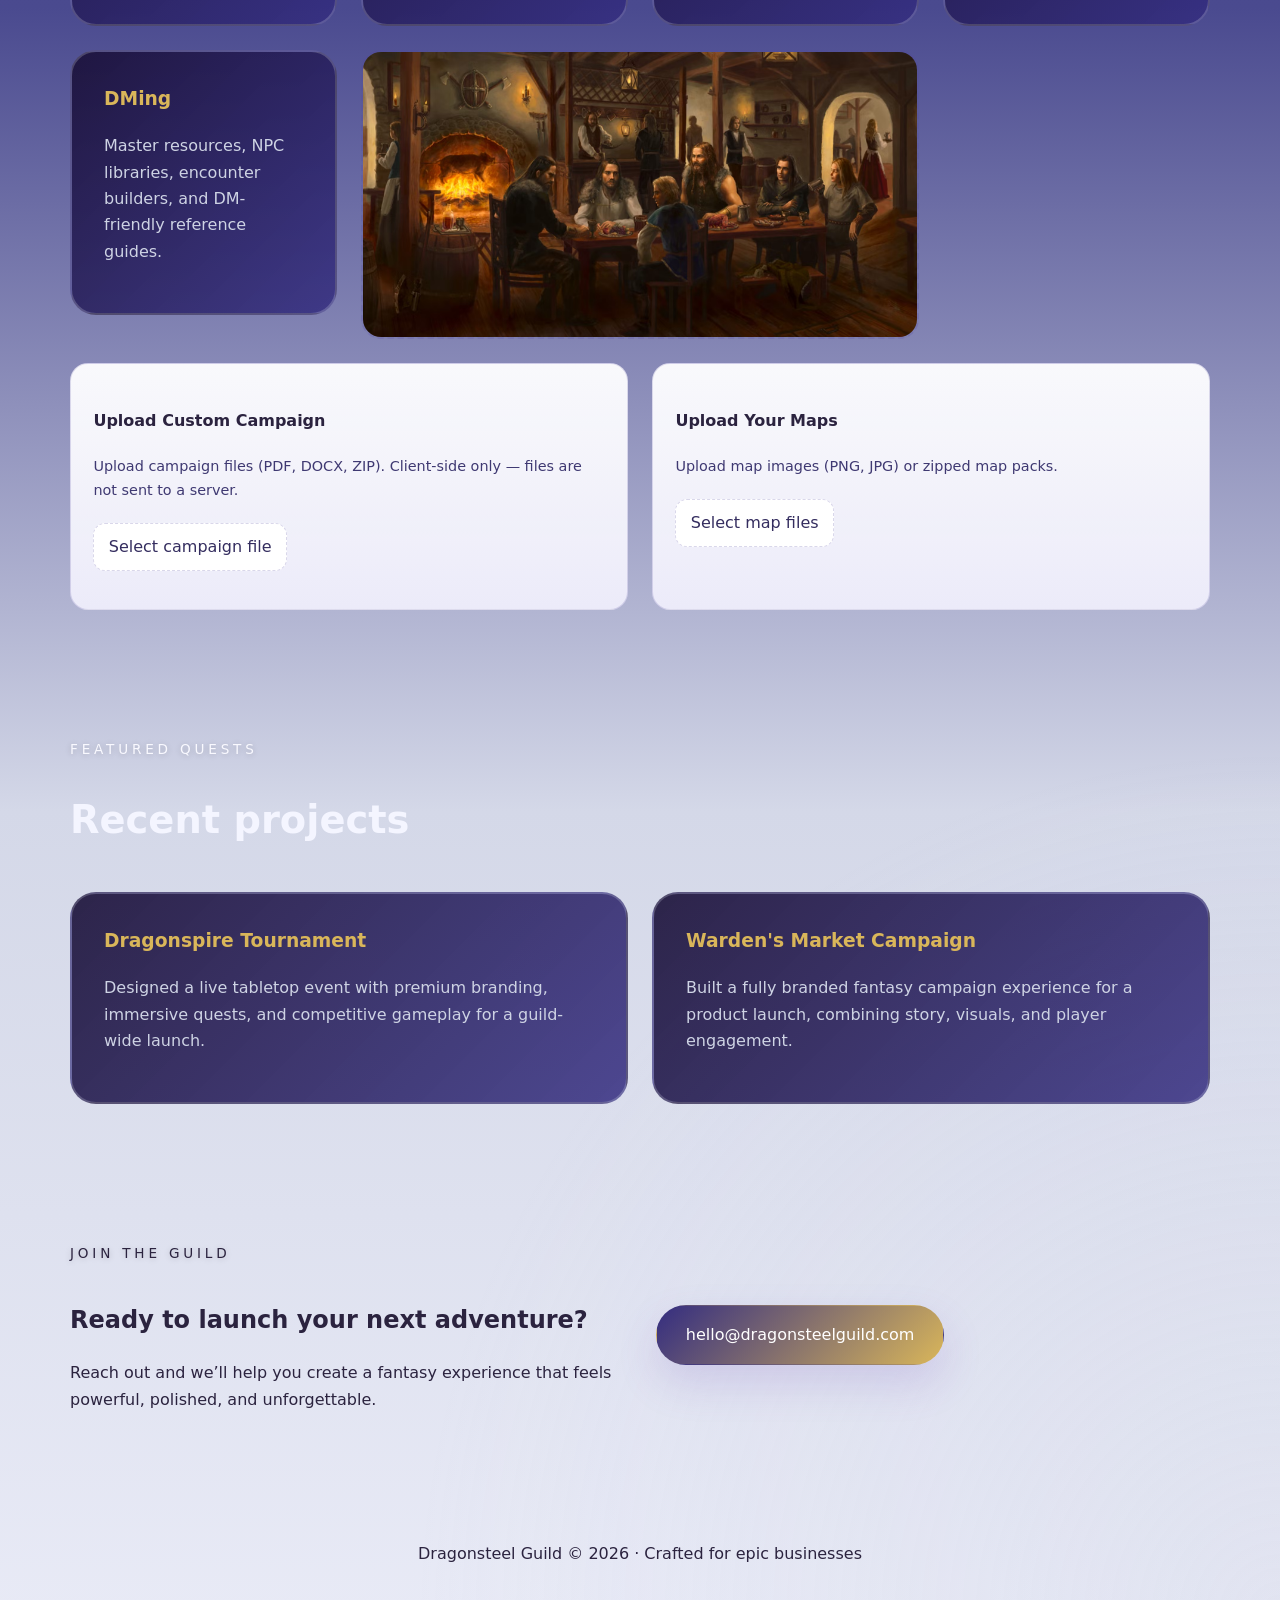
==== commit 6462c86a: "Add campaign, DMing, maps, one-shots, and VTT pages; include service showcase image and update style" ====
--- a/index.html
+++ b/index.html
@@ -63,18 +63,29 @@
         </div>
 
         <div class="card-grid">
-          <article class="service-card">
+          <a class="service-card" href="maps.html">
             <h3>Maps</h3>
             <p>Explore ready-made battle maps and upload your own custom map assets for every session.</p>
-          </article>
-          <article class="service-card">
+          </a>
+          <a class="service-card" href="campaigns.html">
             <h3>Campaigns</h3>
             <p>Choose from full campaign storylines or commission your own branded adventure arc.</p>
-          </article>
-          <article class="service-card">
+          </a>
+          <a class="service-card" href="one-shots.html">
             <h3>One-Shots</h3>
             <p>Quick, self-contained adventures designed for a single game night with minimal prep.</p>
-          </article>
+          </a>
+          <a class="service-card" href="vtt.html">
+            <h3>Virtual Tabletop (VTT)</h3>
+            <p>Integrated tools for online play, token management, and real-time collaboration with your party.</p>
+          </a>
+          <a class="service-card" href="dming.html">
+            <h3>DMing</h3>
+            <p>Master resources, NPC libraries, encounter builders, and DM-friendly reference guides.</p>
+          </a>
+          <div class="service-image-space">
+            <img src="Fantasy-Heartbreaker-Dungeons-Dragons-DnD-Tavern.avif" alt="Service showcase" class="service-image" />
+          </div>
         </div>
 
         <div class="upload-row">
--- a/styles.css
+++ b/styles.css
@@ -8,8 +8,8 @@
   --bg: #eef0fb;
   --surface: #f3f4fd;
   --surface-soft: #e9ebf9;
-  --text: #1a143e;
-  --muted: #6c6b88;
+  --text: #f4f5ff;
+  --muted: #d7d9ef;
   --sapphire: #342d80;
   --sapphire-soft: #7b73d2;
   --silver: #ced3e4;
@@ -24,9 +24,9 @@
 html, body {
   margin: 0;
   min-height: 100%;
-  background: radial-gradient(circle at top, rgba(77, 64, 154, 0.12), transparent 24%),
-              radial-gradient(circle at bottom right, rgba(242, 236, 255, 0.28), transparent 20%),
-              linear-gradient(180deg, #eef0fb 0%, #ecedfb 40%, #f8f8fc 100%);
+  background: radial-gradient(circle at top left, rgba(52, 45, 128, 0.35), transparent 30%),
+              radial-gradient(circle at bottom right, rgba(206, 211, 228, 0.25), transparent 25%),
+              linear-gradient(180deg, #2a2554 0%, #3d3879 25%, #4a4a8f 50%, #d4d8e8 75%, #e8eaf6 100%);
 }
 
 body {
@@ -55,7 +55,7 @@
   position: sticky;
   top: 0;
   z-index: 10;
-  background: rgba(255, 250, 255, 0.95);
+  background: rgba(147, 102, 160, 0.95);
   border-bottom: none;
   backdrop-filter: blur(14px);
   box-shadow: 0 8px 30px rgba(72, 44, 129, 0.08);
@@ -66,40 +66,20 @@
   letter-spacing: 0.22em;
   text-transform: uppercase;
   font-size: 1rem;
-  color: #34205e;
+  color: #ffffff;
+  text-shadow: 0 2px 8px rgba(0, 0, 0, 0.3);
 }
 
 .nav-links {
   display: flex;
   gap: 1.6rem;
   font-size: 0.95rem;
-  color: #6e5f88;
-}
-
-.nav-links a {
-  position: relative;
-}
-
-.nav-links a::after {
-  content: "";
-  position: absolute;
-  left: 0;
-  right: 0;
-  bottom: -0.2rem;
-  height: 2px;
-  background: transparent;
-  transition: background-color 180ms ease, transform 180ms ease;
-  transform: scaleX(0);
-  transform-origin: left;
+  color: #ffffff;
+  text-shadow: 0 1px 4px rgba(0, 0, 0, 0.2);
 }
 
 .nav-links a:hover {
   color: var(--sapphire);
-}
-
-.nav-links a:hover::after {
-  background-color: var(--gold);
-  transform: scaleX(1);
 }
 
 .hero {
@@ -120,20 +100,23 @@
   display: inline-flex;
   text-transform: uppercase;
   letter-spacing: 0.28em;
-  color: var(--sapphire);
-  font-size: 0.8rem;
+  color: #f9f9ff;
+  font-size: 0.85rem;
   margin-bottom: 1rem;
+  text-shadow: 0 1px 6px rgba(0, 0, 0, 0.2);
 }
 
 .hero h1 {
   font-size: clamp(2.8rem, 4vw, 4.4rem);
   line-height: 1.02;
   margin: 0 0 1.4rem;
+  color: #ffffff;
+  text-shadow: 0 4px 18px rgba(0, 0, 0, 0.3);
 }
 
 .hero p {
   max-width: 34rem;
-  color: var(--muted);
+  color: rgba(255, 255, 255, 0.88);
   margin-bottom: 2rem;
 }
 
@@ -155,7 +138,6 @@
 
 .btn:hover {
   transform: translateY(-1px);
-  box-shadow: 0 18px 30px rgba(76, 66, 212, 0.14);
 }
 
 .btn-primary {
@@ -230,12 +212,12 @@
   margin: 1.5rem 0 0;
   display: grid;
   gap: 0.85rem;
-  color: var(--muted);
+  color: var(--text);
 }
 
 .feature-list li::before {
   content: "•";
-  color: var(--sapphire);
+  color: var(--royal);
   display: inline-block;
   width: 1.2rem;
 }
@@ -257,20 +239,6 @@
 .section-header h2 {
   margin: 0;
   font-size: clamp(2rem, 3vw, 2.8rem);
-  color: var(--sapphire);
-  position: relative;
-}
-
-.section-header h2::after {
-  content: "";
-  position: absolute;
-  left: -0.2rem;
-  right: -0.2rem;
-  bottom: -0.4rem;
-  height: 0.4rem;
-  background: rgba(217, 182, 90, 0.20);
-  border-radius: 999px;
-  z-index: -1;
 }
 
 .card-grid, .project-grid {
@@ -279,7 +247,24 @@
 }
 
 .card-grid {
-  grid-template-columns: repeat(3, minmax(0, 1fr));
+  grid-template-columns: repeat(auto-fit, minmax(240px, 1fr));
+}
+
+.service-image-space {
+  grid-column: span 2;
+  grid-row: span 2;
+  border-radius: 20px;
+  border: 2px dashed rgba(84, 72, 160, 0.18);
+  background: rgba(84, 72, 160, 0.06);
+  overflow: hidden;
+  min-height: 250px;
+}
+
+.service-image {
+  width: 100%;
+  height: 100%;
+  object-fit: cover;
+  background: rgba(217, 182, 90, 0.08);
 }
 
 .upload-row {
@@ -294,6 +279,7 @@
   border: 1px solid var(--border);
   padding: 1.4rem;
   border-radius: 18px;
+  color: #2b233f;
 }
 
 .file-input {
@@ -305,7 +291,7 @@
   padding: 0.6rem 0.9rem;
   border-radius: 12px;
   cursor: pointer;
-  color: #5f547f;
+  color: #342d5f;
   border: 1px dashed rgba(84, 72, 160, 0.22);
 }
 
@@ -317,7 +303,7 @@
   margin-top: 0.75rem;
   list-style: none;
   padding: 0;
-  color: var(--muted);
+  color: #2b233f;
 }
 
 .uploads-list li {
@@ -340,6 +326,7 @@
   border: 1px solid rgba(84, 72, 160, 0.18);
   padding: 1rem;
   border-radius: 12px;
+  color: #2b233f;
 }
 
 .map-grid .map-card {
@@ -348,27 +335,34 @@
 
 .hint {
   font-size: 0.9rem;
-  color: var(--muted);
+  color: #3f3972;
   margin-bottom: 0.5rem;
 }
 
 .service-card, .project-card {
-  background: rgba(251, 250, 255, 0.95);
-  border: 1px solid rgba(84, 72, 160, 0.18);
+  background: linear-gradient(135deg, rgba(26, 16, 56, 0.9), rgba(52, 45, 128, 0.85));
+  border: 2px solid rgba(206, 211, 228, 0.25);
   border-radius: 26px;
   padding: 2rem;
   transition: transform 180ms ease, border-color 180ms ease, box-shadow 180ms ease;
+  color: #e8eaf6;
 }
 
 .service-card:hover, .project-card:hover {
   transform: translateY(-4px);
-  border-color: rgba(84, 72, 160, 0.42);
-  box-shadow: 0 24px 55px rgba(84, 72, 160, 0.16), 0 0 25px rgba(79, 63, 184, 0.15);
+  border-color: rgba(217, 182, 90, 0.4);
+  box-shadow: 0 24px 55px rgba(217, 182, 90, 0.15), 0 0 30px rgba(217, 182, 90, 0.1);
 }
 
 .service-card h3,
 .project-card h3 {
   margin-top: 0;
+  color: #d9b65a;
+}
+
+.service-card p,
+.project-card p {
+  color: #ced3e4;
 }
 
 .project-grid {
@@ -377,6 +371,13 @@
 
 .contact-section {
   padding-top: 4.5rem;
+  color: #2b233f;
+}
+
+.contact-section .eyebrow,
+.contact-section h2,
+.contact-section p {
+  color: #2b233f;
 }
 
 .contact-btn {
@@ -386,8 +387,9 @@
 .site-footer {
   padding: 2rem;
   text-align: center;
-  color: var(--muted);
+  color: #2b233f;
   border-top: none;
+  text-shadow: none;
 }
 
 @media (max-width: 900px) {
